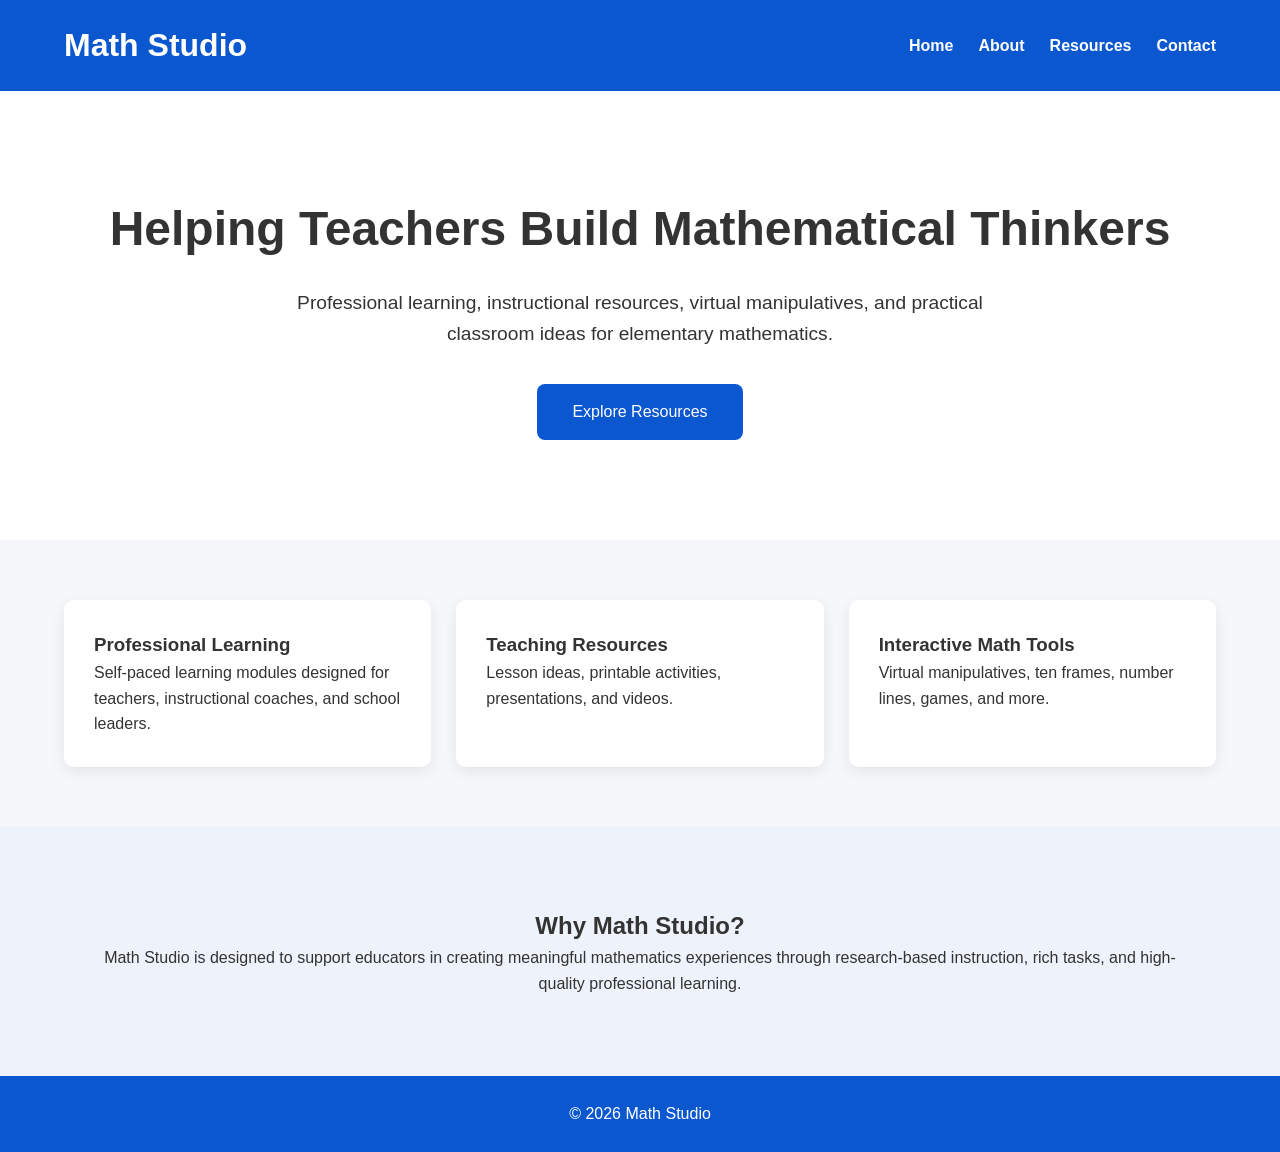
==== index.html @ bee35b65 "Initial website" ====
<!DOCTYPE html>
<html lang="en">

<head>

    <meta charset="UTF-8">
    <meta name="viewport" content="width=device-width, initial-scale=1.0">

    <title>Math Studio</title>

    <link rel="stylesheet" href="css/style.css">

</head>

<body>

<header>

    <div class="container">

        <h1 class="logo">Math Studio</h1>

        <nav>

            <ul>

                <li><a href="index.html">Home</a></li>
                <li><a href="about.html">About</a></li>
                <li><a href="resources.html">Resources</a></li>
                <li><a href="contact.html">Contact</a></li>

            </ul>

        </nav>

    </div>

</header>


<section class="hero">

    <div class="container">

        <h2>Helping Teachers Build Mathematical Thinkers</h2>

        <p>

            Professional learning, instructional resources,
            virtual manipulatives, and practical classroom ideas
            for elementary mathematics.

        </p>

        <a href="resources.html" class="button">

            Explore Resources

        </a>

    </div>

</section>


<section class="features">

    <div class="container">

        <div class="card">

            <h3>Professional Learning</h3>

            <p>

                Self-paced learning modules designed for teachers,
                instructional coaches, and school leaders.

            </p>

        </div>

        <div class="card">

            <h3>Teaching Resources</h3>

            <p>

                Lesson ideas, printable activities,
                presentations, and videos.

            </p>

        </div>

        <div class="card">

            <h3>Interactive Math Tools</h3>

            <p>

                Virtual manipulatives,
                ten frames,
                number lines,
                games,
                and more.

            </p>

        </div>

    </div>

</section>


<section class="about-preview">

    <div class="container">

        <h2>Why Math Studio?</h2>

        <p>

            Math Studio is designed to support educators in creating
            meaningful mathematics experiences through research-based
            instruction, rich tasks, and high-quality professional learning.

        </p>

    </div>

</section>


<footer>

    <div class="container">

        <p>

            © 2026 Math Studio

        </p>

    </div>

</footer>

<script src="js/script.js"></script>

</body>

</html>
---- css/style.css ----
/* Reset */

* {
    margin: 0;
    padding: 0;
    box-sizing: border-box;
}

/* Body */

body {
    font-family: Arial, Helvetica, sans-serif;
    background: #f5f7fa;
    color: #333;
    line-height: 1.6;
}

/* Container */

.container {
    width: 90%;
    max-width: 1200px;
    margin: auto;
}

/* Header */

header {
    background: #0B57D0;
    color: white;
    padding: 20px 0;
}

header .container {
    display: flex;
    justify-content: space-between;
    align-items: center;
}

.logo {
    font-size: 2rem;
}

nav ul {
    display: flex;
    list-style: none;
}

nav li {
    margin-left: 25px;
}

nav a {
    color: white;
    text-decoration: none;
    font-weight: bold;
}

nav a:hover {
    text-decoration: underline;
}

/* Hero */

.hero {
    text-align: center;
    padding: 100px 20px;
    background: white;
}

.hero h2 {
    font-size: 3rem;
    margin-bottom: 20px;
}

.hero p {
    font-size: 1.2rem;
    max-width: 700px;
    margin: auto;
}

.button {
    display: inline-block;
    margin-top: 35px;
    padding: 15px 35px;
    background: #0B57D0;
    color: white;
    text-decoration: none;
    border-radius: 8px;
}

.button:hover {
    background: #0845a3;
}

/* Feature Cards */

.features {
    padding: 60px 0;
}

.features .container {
    display: flex;
    gap: 25px;
    flex-wrap: wrap;
}

.card {
    flex: 1;
    min-width: 250px;
    background: white;
    padding: 30px;
    border-radius: 10px;
    box-shadow: 0 5px 15px rgba(0,0,0,.08);
}

/* About */

.about-preview {
    background: #eef3fb;
    text-align: center;
    padding: 80px 20px;
}

/* Footer */

footer {
    background: #0B57D0;
    color: white;
    text-align: center;
    padding: 25px;
}
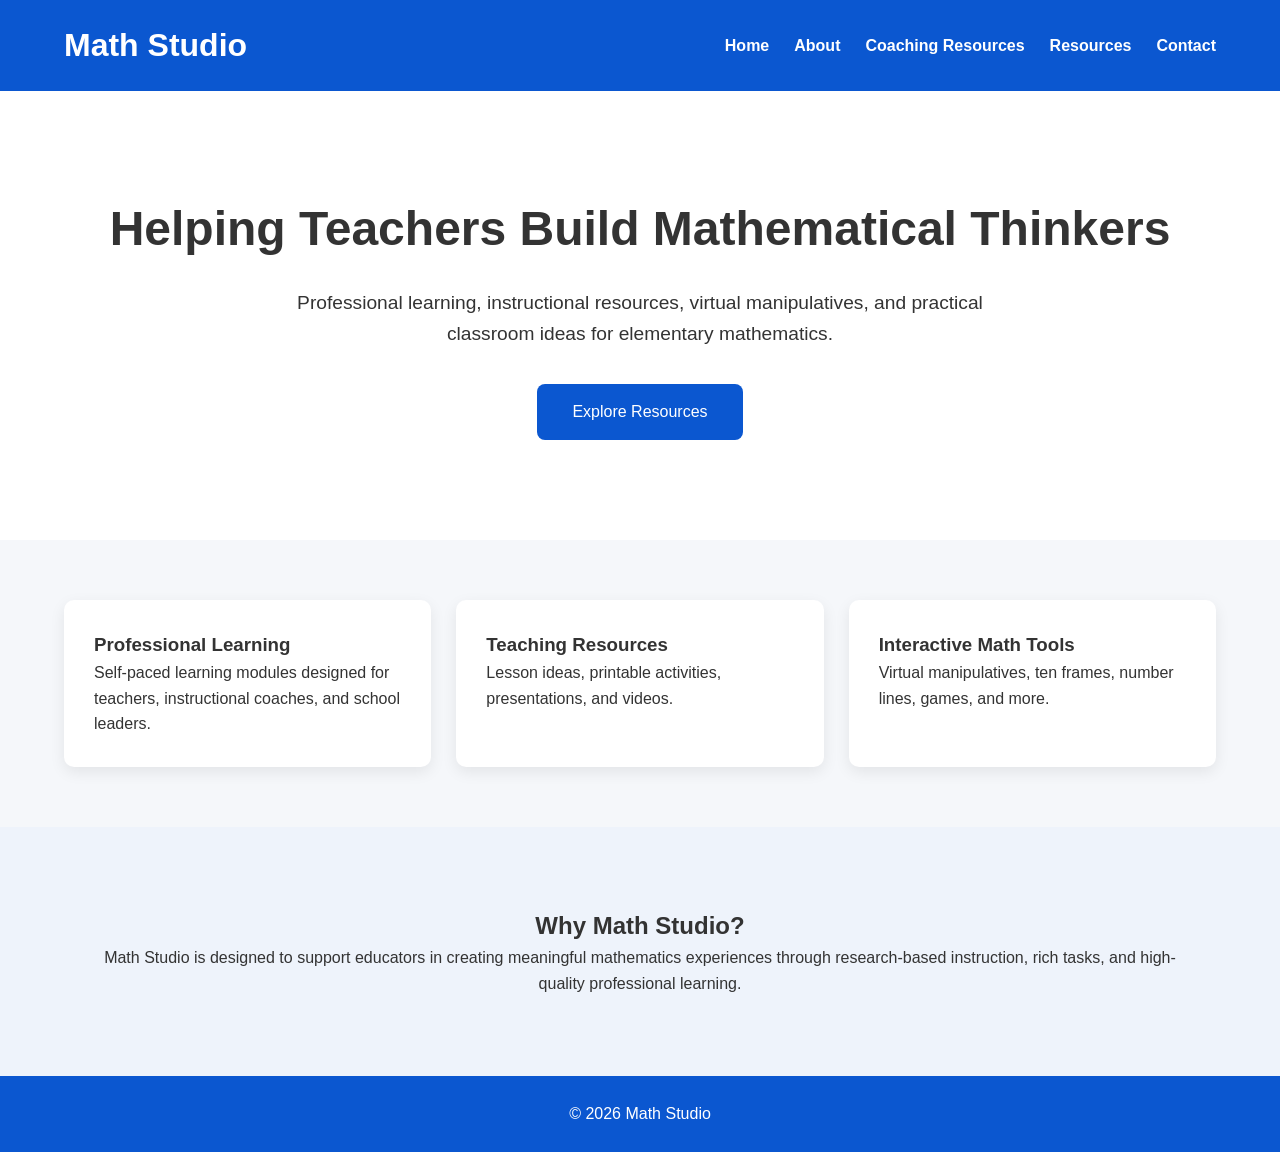
==== commit 1656dc92: "Updated" ====
--- a/index.html
+++ b/index.html
@@ -20,18 +20,15 @@
 
         <h1 class="logo">Math Studio</h1>
 
-        <nav>
-
-            <ul>
-
-                <li><a href="index.html">Home</a></li>
-                <li><a href="about.html">About</a></li>
-                <li><a href="resources.html">Resources</a></li>
-                <li><a href="contact.html">Contact</a></li>
-
-            </ul>
-
-        </nav>
+       <nav>
+  <ul>
+    <li><a href="index.html">Home</a></li>
+    <li><a href="about.html">About</a></li>
+    <li><a href="coaching-resources.html">Coaching Resources</a></li>
+    <li><a href="resources.html">Resources</a></li>
+    <li><a href="contact.html">Contact</a></li>
+  </ul>
+</nav>
 
     </div>
 
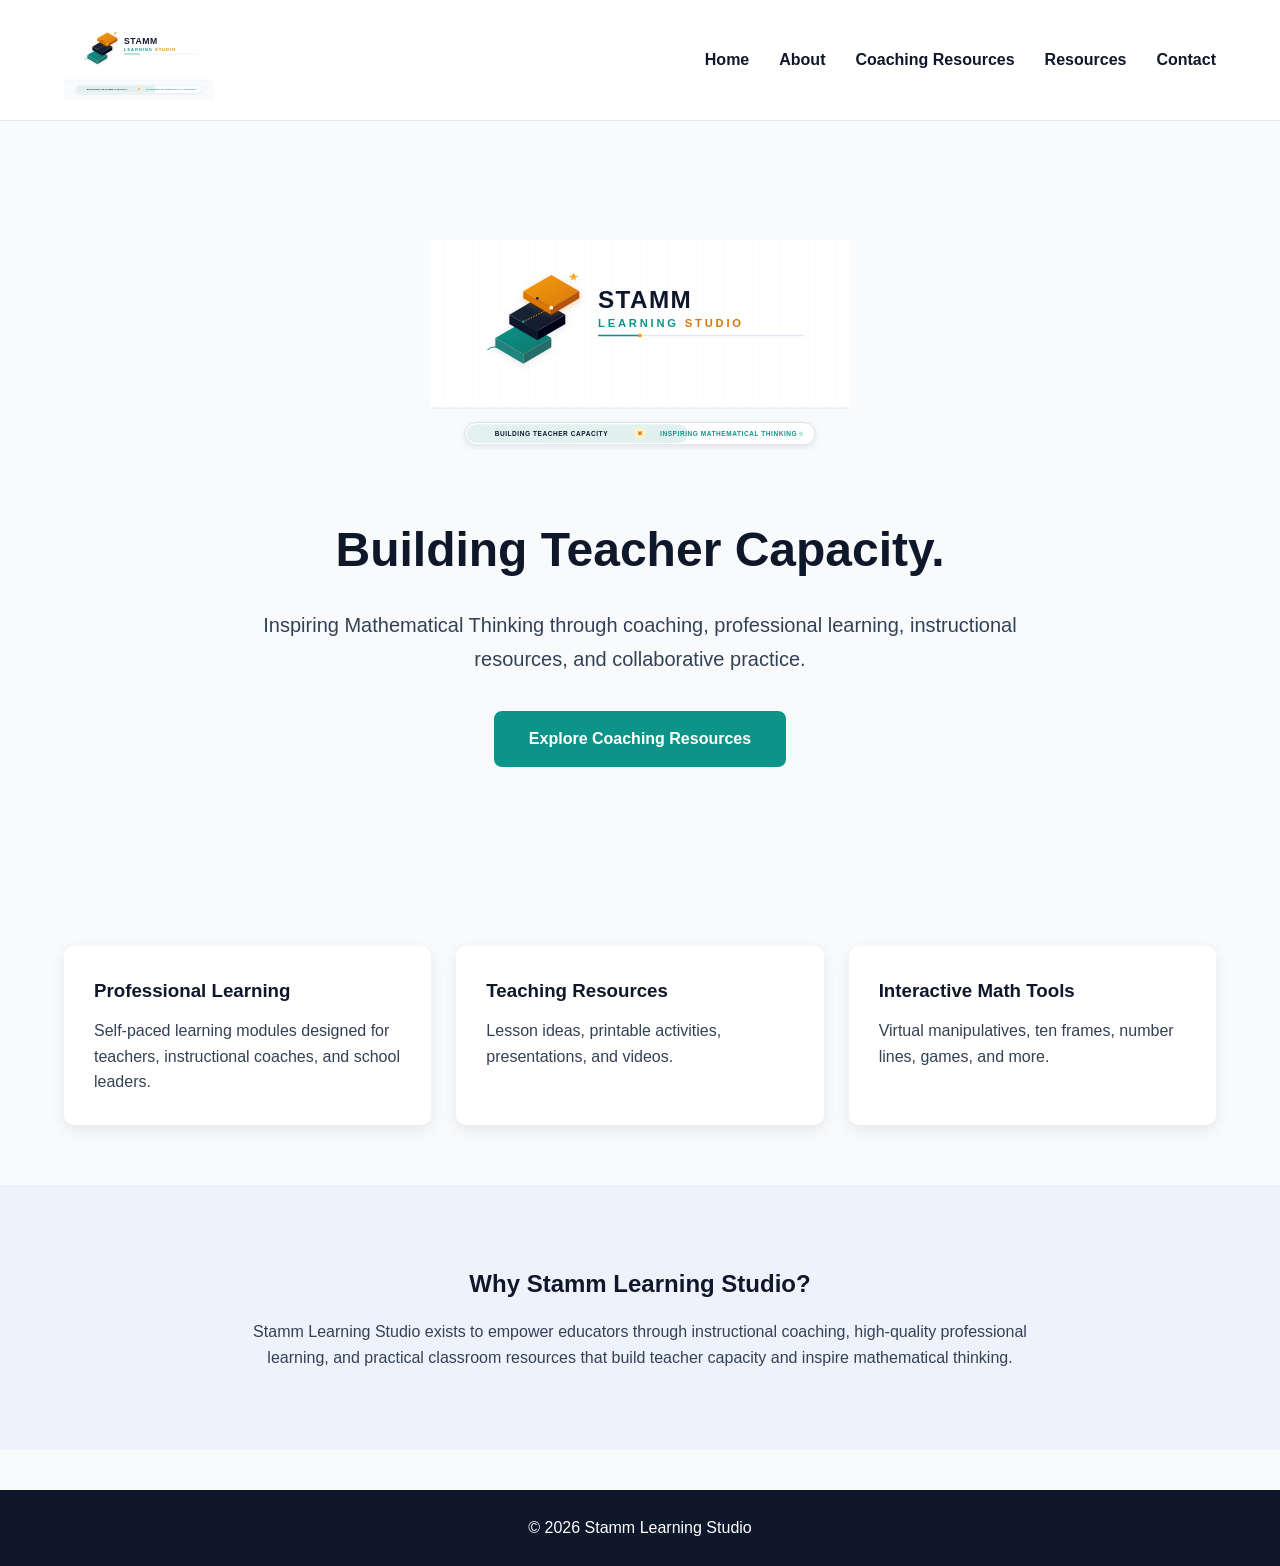
==== commit bb478d1f: "update" ====
--- a/index.html
+++ b/index.html
@@ -2,14 +2,12 @@
 <html lang="en">
 
 <head>
+  <meta charset="UTF-8">
+  <meta name="viewport" content="width=device-width, initial-scale=1.0">
+  <title>Stamm Learning Studio</title>
+  <link rel="stylesheet" href="css/style.css">
 
-    <meta charset="UTF-8">
-    <meta name="viewport" content="width=device-width, initial-scale=1.0">
-
-    <title>Math Studio</title>
-
-    <link rel="stylesheet" href="css/style.css">
-
+  
 </head>
 
 <body>
@@ -18,7 +16,12 @@
 
     <div class="container">
 
-        <h1 class="logo">Math Studio</h1>
+       <a href="index.html" class="logo">
+  <img
+    src="images/logos/stamm-learning-studio-logo.svg"
+    alt="Stamm Learning Studio Logo"
+    class="site-logo">
+</a>
 
        <nav>
   <ul>
@@ -39,19 +42,24 @@
 
     <div class="container">
 
-        <h2>Helping Teachers Build Mathematical Thinkers</h2>
+        <img
+            src="images/logos/stamm-learning-studio-logo.svg"
+            class="hero-logo"
+            alt="Stamm Learning Studio">
+
+        <h2>Building Teacher Capacity.</h2>
 
         <p>
 
-            Professional learning, instructional resources,
-            virtual manipulatives, and practical classroom ideas
-            for elementary mathematics.
+            Inspiring Mathematical Thinking through coaching,
+            professional learning, instructional resources,
+            and collaborative practice.
 
         </p>
 
-        <a href="resources.html" class="button">
+        <a href="coaching-resources.html" class="button">
 
-            Explore Resources
+            Explore Coaching Resources
 
         </a>
 
@@ -115,15 +123,16 @@
 
     <div class="container">
 
-        <h2>Why Math Studio?</h2>
+        <h2>Why Stamm Learning Studio?</h2>
 
-        <p>
+<p>
 
-            Math Studio is designed to support educators in creating
-            meaningful mathematics experiences through research-based
-            instruction, rich tasks, and high-quality professional learning.
+    Stamm Learning Studio exists to empower educators through
+    instructional coaching, high-quality professional learning,
+    and practical classroom resources that build teacher capacity
+    and inspire mathematical thinking.
 
-        </p>
+</p>
 
     </div>
 
@@ -136,7 +145,7 @@
 
         <p>
 
-            © 2026 Math Studio
+            © 2026 Stamm Learning Studio
 
         </p>
 
--- a/css/style.css
+++ b/css/style.css
@@ -1,4 +1,20 @@
-/* Reset */
+/* ===========================
+   ROOT
+=========================== */
+
+:root {
+    --navy: #0F172A;
+    --teal: #0D9488;
+    --gold: #D97706;
+    --light: #F8FAFC;
+    --white: #FFFFFF;
+    --text: #334155;
+    --border: #e5e7eb;
+}
+
+/* ===========================
+   RESET
+=========================== */
 
 * {
     margin: 0;
@@ -6,16 +22,20 @@
     box-sizing: border-box;
 }
 
-/* Body */
+/* ===========================
+   BODY
+=========================== */
 
 body {
     font-family: Arial, Helvetica, sans-serif;
-    background: #f5f7fa;
-    color: #333;
+    background: var(--light);
+    color: var(--text);
     line-height: 1.6;
 }
 
-/* Container */
+/* ===========================
+   CONTAINER
+=========================== */
 
 .container {
     width: 90%;
@@ -23,77 +43,114 @@
     margin: auto;
 }
 
-/* Header */
+/* ===========================
+   HEADER
+=========================== */
 
 header {
-    background: #0B57D0;
-    color: white;
+    background: var(--white);
     padding: 20px 0;
+    border-bottom: 1px solid var(--border);
 }
 
 header .container {
     display: flex;
     justify-content: space-between;
     align-items: center;
+    gap: 20px;
 }
 
 .logo {
-    font-size: 2rem;
-}
+    display: flex;
+    align-items: center;
+}
+
+.site-logo {
+    height: 80px;
+    width: auto;
+    display: block;
+}
+
+/* ===========================
+   NAVIGATION
+=========================== */
 
 nav ul {
     display: flex;
     list-style: none;
-}
-
-nav li {
-    margin-left: 25px;
+    gap: 30px;
+    flex-wrap: wrap;
+    justify-content: flex-end;
 }
 
 nav a {
-    color: white;
     text-decoration: none;
-    font-weight: bold;
+    color: var(--navy);
+    font-weight: 600;
+    transition: color 0.3s ease;
 }
 
 nav a:hover {
-    text-decoration: underline;
-}
-
-/* Hero */
+    color: var(--teal);
+}
+
+/* ===========================
+   HERO
+=========================== */
 
 .hero {
+    min-height: 85vh;
+    display: flex;
+    align-items: center;
+    justify-content: center;
     text-align: center;
-    padding: 100px 20px;
-    background: white;
+    background: var(--light);
+    padding: 60px 20px;
+}
+
+.hero-logo {
+    width: 420px;
+    max-width: 90%;
+    margin-bottom: 40px;
 }
 
 .hero h2 {
     font-size: 3rem;
+    color: var(--navy);
     margin-bottom: 20px;
 }
 
 .hero p {
-    font-size: 1.2rem;
-    max-width: 700px;
+    font-size: 1.25rem;
+    max-width: 800px;
     margin: auto;
-}
+    line-height: 1.7;
+}
+
+/* ===========================
+   BUTTONS
+=========================== */
 
 .button {
     display: inline-block;
     margin-top: 35px;
     padding: 15px 35px;
-    background: #0B57D0;
-    color: white;
+    background: var(--teal);
+    color: var(--white);
     text-decoration: none;
     border-radius: 8px;
+    font-weight: 700;
+    transition: transform 0.2s ease, background 0.2s ease;
 }
 
 .button:hover {
-    background: #0845a3;
-}
-
-/* Feature Cards */
+    background: #0B7D73;
+    transform: translateY(-2px);
+}
+
+/* ===========================
+   FEATURES / CARDS
+=========================== */
 
 .features {
     padding: 60px 0;
@@ -108,13 +165,20 @@
 .card {
     flex: 1;
     min-width: 250px;
-    background: white;
+    background: var(--white);
     padding: 30px;
     border-radius: 10px;
-    box-shadow: 0 5px 15px rgba(0,0,0,.08);
-}
-
-/* About */
+    box-shadow: 0 5px 15px rgba(0, 0, 0, 0.08);
+}
+
+.card h3 {
+    color: var(--navy);
+    margin-bottom: 12px;
+}
+
+/* ===========================
+   ABOUT
+=========================== */
 
 .about-preview {
     background: #eef3fb;
@@ -122,11 +186,48 @@
     padding: 80px 20px;
 }
 
-/* Footer */
+.about-preview h2 {
+    color: var(--navy);
+    margin-bottom: 16px;
+}
+
+.about-preview p {
+    max-width: 800px;
+    margin: auto;
+}
+
+/* ===========================
+   FOOTER
+=========================== */
 
 footer {
-    background: #0B57D0;
-    color: white;
+    background: var(--navy);
+    color: var(--white);
     text-align: center;
     padding: 25px;
+    margin-top: 40px;
+}
+
+/* ===========================
+   RESPONSIVE
+=========================== */
+
+@media (max-width: 768px) {
+    header .container {
+        flex-direction: column;
+        align-items: center;
+    }
+
+    nav ul {
+        justify-content: center;
+        gap: 18px;
+    }
+
+    .hero h2 {
+        font-size: 2.2rem;
+    }
+
+    .hero p {
+        font-size: 1.05rem;
+    }
 }
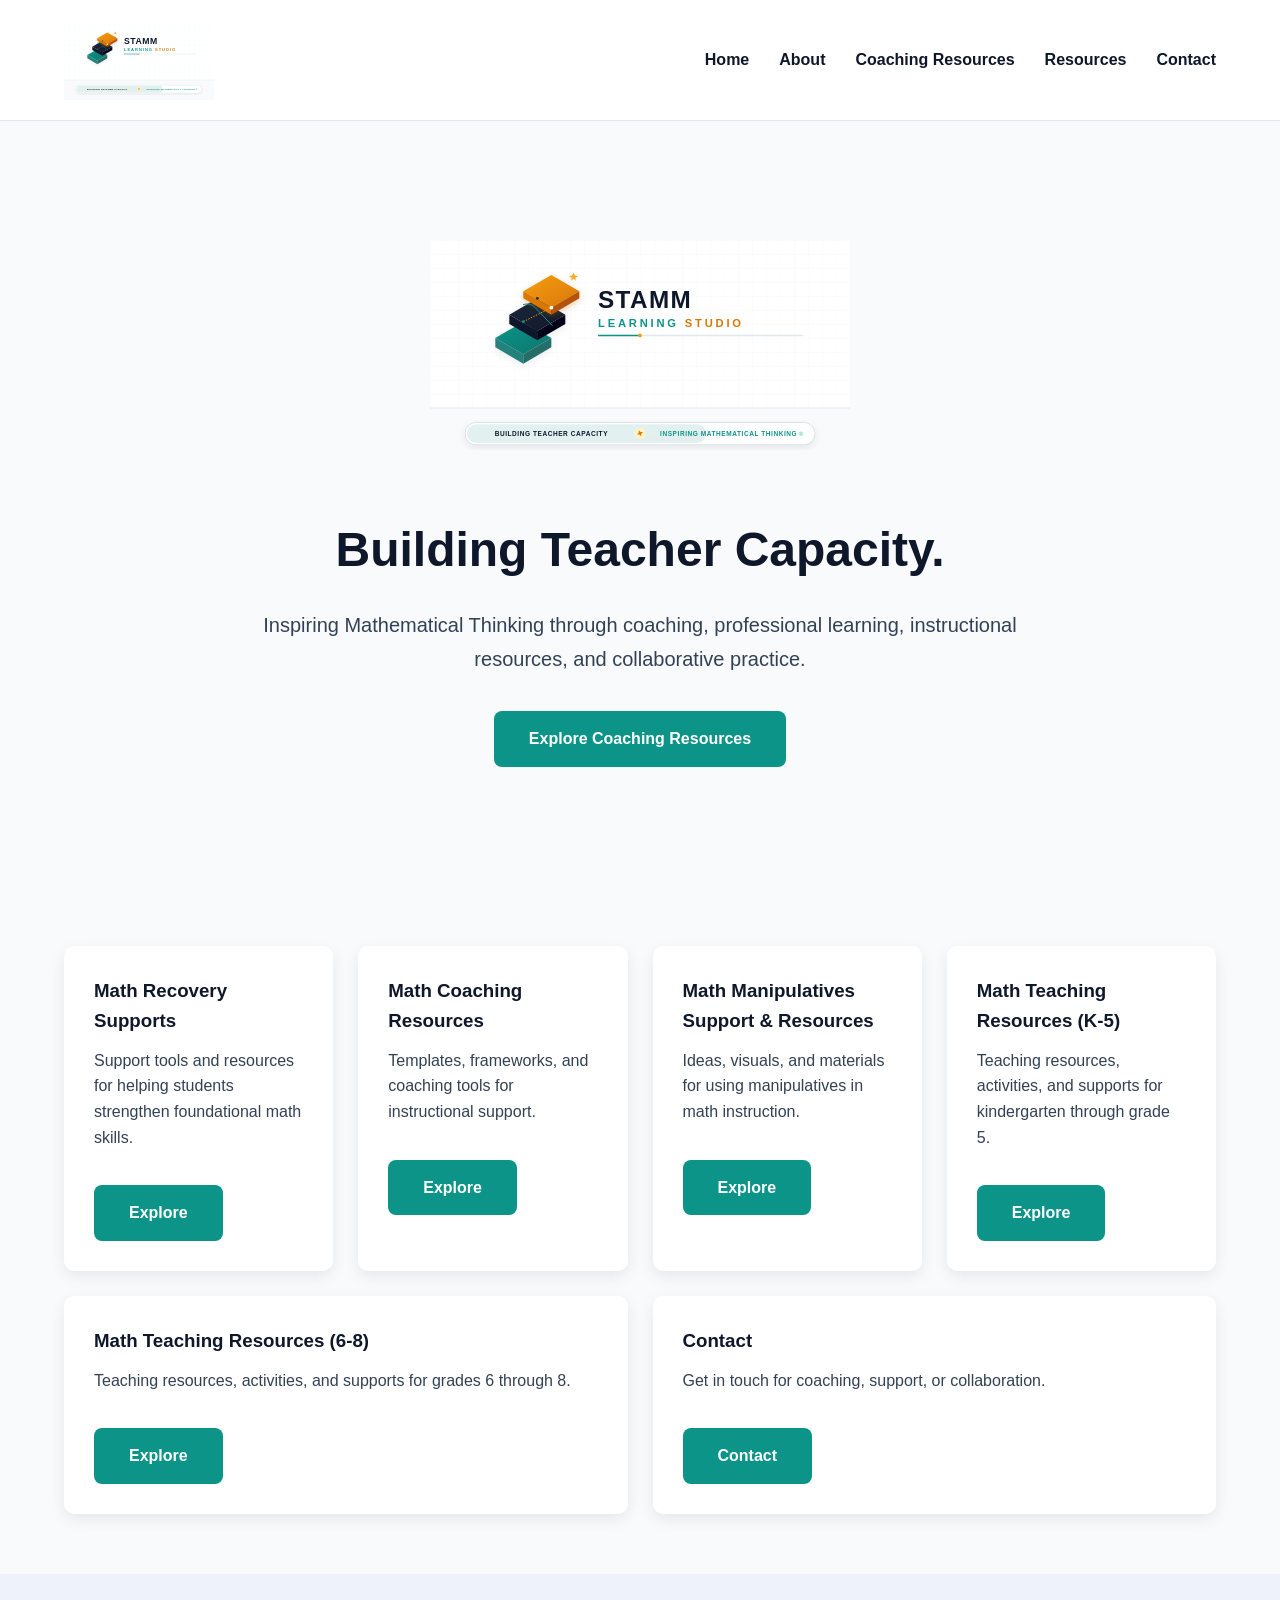
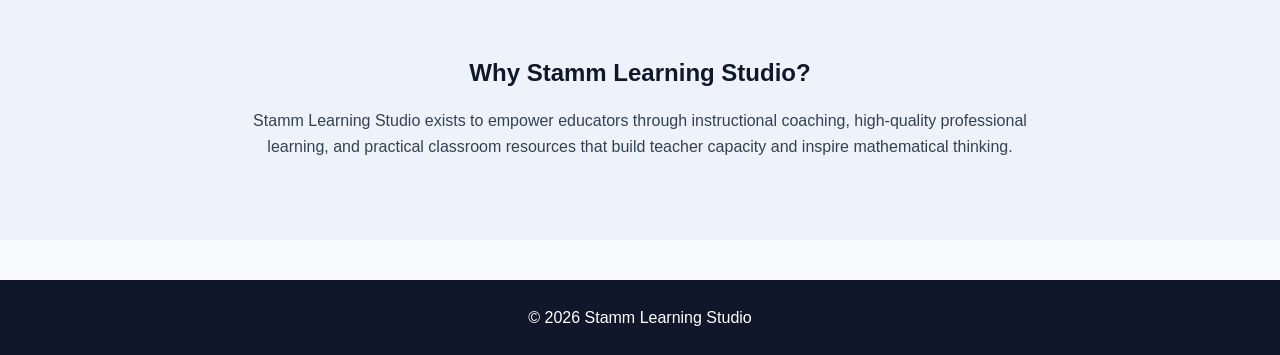
==== commit bb11779e: "Rebuild homepage" ====
--- a/index.html
+++ b/index.html
@@ -6,155 +6,115 @@
   <meta name="viewport" content="width=device-width, initial-scale=1.0">
   <title>Stamm Learning Studio</title>
   <link rel="stylesheet" href="css/style.css">
-
-  
 </head>
 
 <body>
 
 <header>
+  <div class="container">
+    <a href="index.html" class="logo">
+      <img
+        src="images/logos/stamm-learning-studio-logo.svg"
+        alt="Stamm Learning Studio Logo"
+        class="site-logo">
+    </a>
 
-    <div class="container">
+    <nav>
+      <ul>
+        <li><a href="index.html">Home</a></li>
+        <li><a href="about.html">About</a></li>
+        <li><a href="coaching-resources.html">Coaching Resources</a></li>
+        <li><a href="resources.html">Resources</a></li>
+        <li><a href="contact.html">Contact</a></li>
+      </ul>
+    </nav>
+  </div>
+</header>
 
-       <a href="index.html" class="logo">
-  <img
-    src="images/logos/stamm-learning-studio-logo.svg"
-    alt="Stamm Learning Studio Logo"
-    class="site-logo">
-</a>
+<section class="hero">
+  <div class="container">
 
-       <nav>
-  <ul>
-    <li><a href="index.html">Home</a></li>
-    <li><a href="about.html">About</a></li>
-    <li><a href="coaching-resources.html">Coaching Resources</a></li>
-    <li><a href="resources.html">Resources</a></li>
-    <li><a href="contact.html">Contact</a></li>
-  </ul>
-</nav>
+    <img
+      src="images/logos/stamm-learning-studio-logo.svg"
+      class="hero-logo"
+      alt="Stamm Learning Studio">
 
+    <h2>Building Teacher Capacity.</h2>
+
+    <p>
+      Inspiring Mathematical Thinking through coaching,
+      professional learning, instructional resources,
+      and collaborative practice.
+    </p>
+
+    <a href="coaching-resources.html" class="button">
+      Explore Coaching Resources
+    </a>
+
+  </div>
+</section>
+
+<section class="features">
+  <div class="container">
+
+    <div class="card">
+      <h3>Math Recovery Supports</h3>
+      <p>Support tools and resources for helping students strengthen foundational math skills.</p>
+      <a href="math-recovery-supports.html" class="button">Explore</a>
     </div>
 
-</header>
-
-
-<section class="hero">
-
-    <div class="container">
-
-        <img
-            src="images/logos/stamm-learning-studio-logo.svg"
-            class="hero-logo"
-            alt="Stamm Learning Studio">
-
-        <h2>Building Teacher Capacity.</h2>
-
-        <p>
-
-            Inspiring Mathematical Thinking through coaching,
-            professional learning, instructional resources,
-            and collaborative practice.
-
-        </p>
-
-        <a href="coaching-resources.html" class="button">
-
-            Explore Coaching Resources
-
-        </a>
-
+    <div class="card">
+      <h3>Math Coaching Resources</h3>
+      <p>Templates, frameworks, and coaching tools for instructional support.</p>
+      <a href="math-coaching-resources.html" class="button">Explore</a>
     </div>
 
+    <div class="card">
+      <h3>Math Manipulatives Support &amp; Resources</h3>
+      <p>Ideas, visuals, and materials for using manipulatives in math instruction.</p>
+      <a href="math-manipulatives-support-resources.html" class="button">Explore</a>
+    </div>
+
+    <div class="card">
+      <h3>Math Teaching Resources (K-5)</h3>
+      <p>Teaching resources, activities, and supports for kindergarten through grade 5.</p>
+      <a href="math-teaching-resources-k-5.html" class="button">Explore</a>
+    </div>
+
+    <div class="card">
+      <h3>Math Teaching Resources (6-8)</h3>
+      <p>Teaching resources, activities, and supports for grades 6 through 8.</p>
+      <a href="math-teaching-resources-6-8.html" class="button">Explore</a>
+    </div>
+
+    <div class="card">
+      <h3>Contact</h3>
+      <p>Get in touch for coaching, support, or collaboration.</p>
+      <a href="contact.html" class="button">Contact</a>
+    </div>
+
+  </div>
 </section>
 
+<section class="about-preview">
+  <div class="container">
+    <h2>Why Stamm Learning Studio?</h2>
 
-<section class="features">
-
-    <div class="container">
-
-        <div class="card">
-
-            <h3>Professional Learning</h3>
-
-            <p>
-
-                Self-paced learning modules designed for teachers,
-                instructional coaches, and school leaders.
-
-            </p>
-
-        </div>
-
-        <div class="card">
-
-            <h3>Teaching Resources</h3>
-
-            <p>
-
-                Lesson ideas, printable activities,
-                presentations, and videos.
-
-            </p>
-
-        </div>
-
-        <div class="card">
-
-            <h3>Interactive Math Tools</h3>
-
-            <p>
-
-                Virtual manipulatives,
-                ten frames,
-                number lines,
-                games,
-                and more.
-
-            </p>
-
-        </div>
-
-    </div>
-
+    <p>
+      Stamm Learning Studio exists to empower educators through
+      instructional coaching, high-quality professional learning,
+      and practical classroom resources that build teacher capacity
+      and inspire mathematical thinking.
+    </p>
+  </div>
 </section>
 
-
-<section class="about-preview">
-
-    <div class="container">
-
-        <h2>Why Stamm Learning Studio?</h2>
-
-<p>
-
-    Stamm Learning Studio exists to empower educators through
-    instructional coaching, high-quality professional learning,
-    and practical classroom resources that build teacher capacity
-    and inspire mathematical thinking.
-
-</p>
-
-    </div>
-
-</section>
-
-
 <footer>
-
-    <div class="container">
-
-        <p>
-
-            © 2026 Stamm Learning Studio
-
-        </p>
-
-    </div>
-
+  <div class="container">
+    <p>© 2026 Stamm Learning Studio</p>
+  </div>
 </footer>
 
 <script src="js/script.js"></script>
-
 </body>
-
 </html>
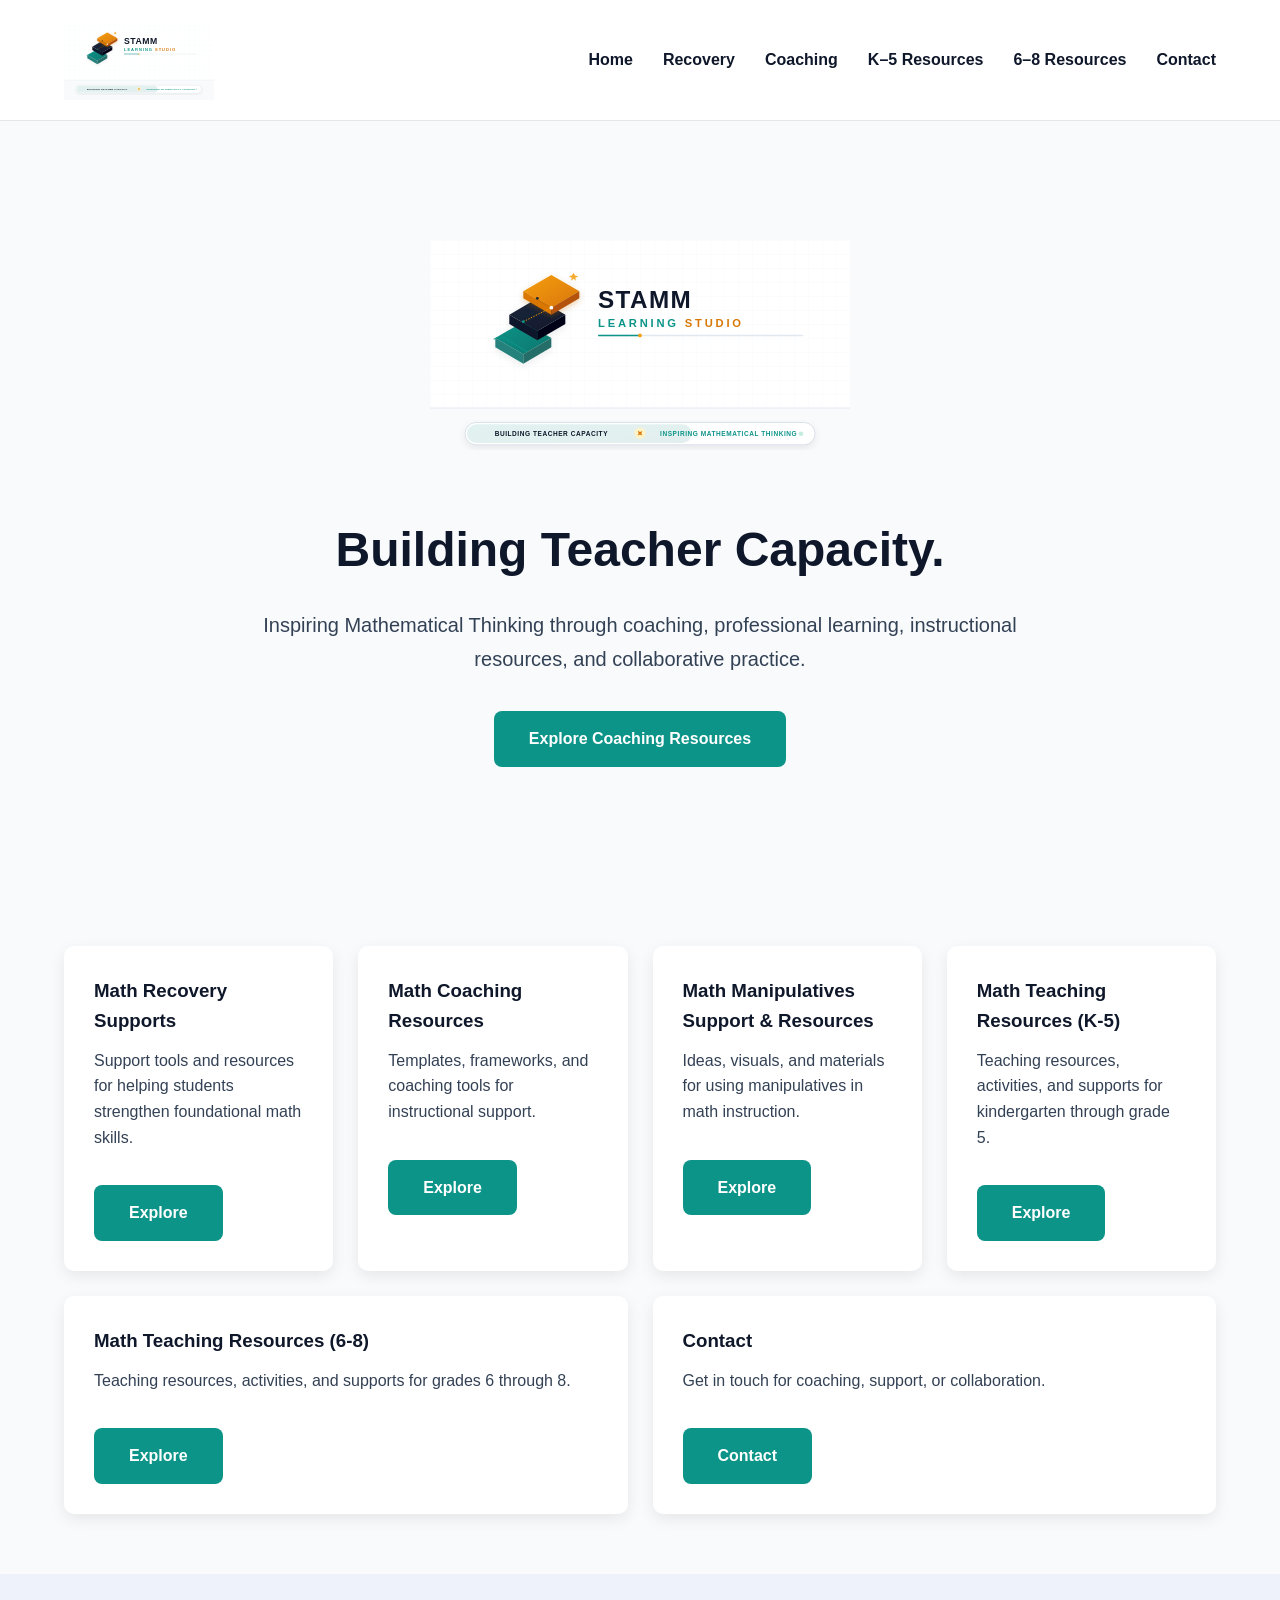
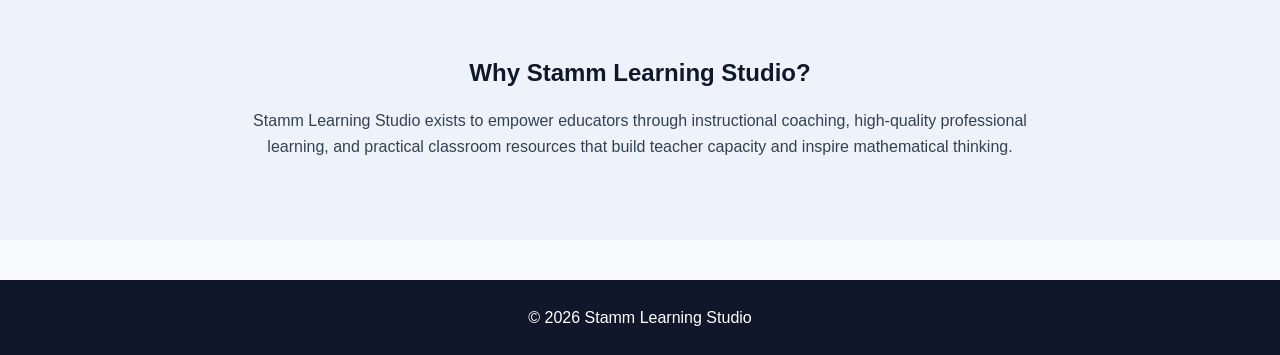
==== commit 7b0387f7: "header fix" ====
--- a/index.html
+++ b/index.html
@@ -20,14 +20,15 @@
     </a>
 
     <nav>
-      <ul>
-        <li><a href="index.html">Home</a></li>
-        <li><a href="about.html">About</a></li>
-        <li><a href="coaching-resources.html">Coaching Resources</a></li>
-        <li><a href="resources.html">Resources</a></li>
-        <li><a href="contact.html">Contact</a></li>
-      </ul>
-    </nav>
+  <ul>
+    <li><a href="index.html">Home</a></li>
+    <li><a href="math-recovery-supports.html">Recovery</a></li>
+    <li><a href="math-coaching-resources.html">Coaching</a></li>
+    <li><a href="math-teaching-resources-k-5.html">K–5 Resources</a></li>
+    <li><a href="math-teaching-resources-6-8.html">6–8 Resources</a></li>
+    <li><a href="contact.html">Contact</a></li>
+  </ul>
+</nav>
   </div>
 </header>
 
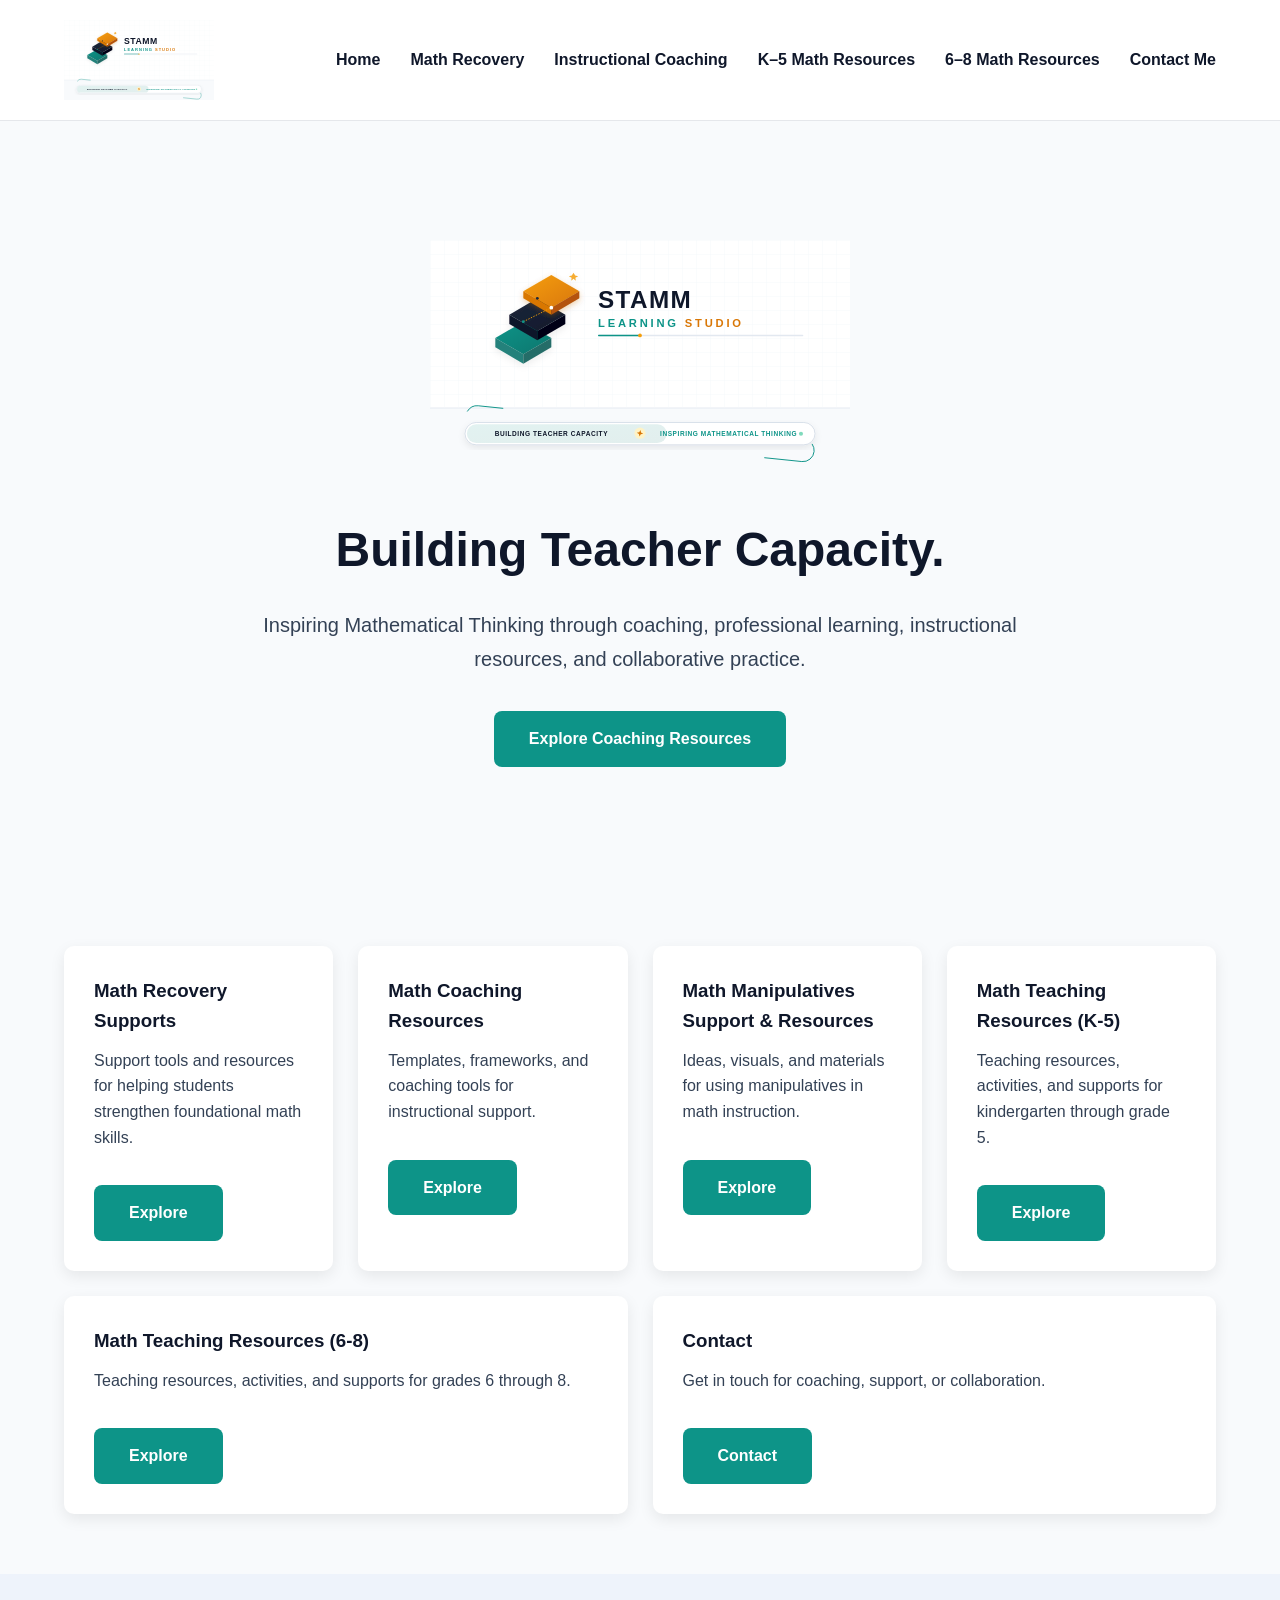
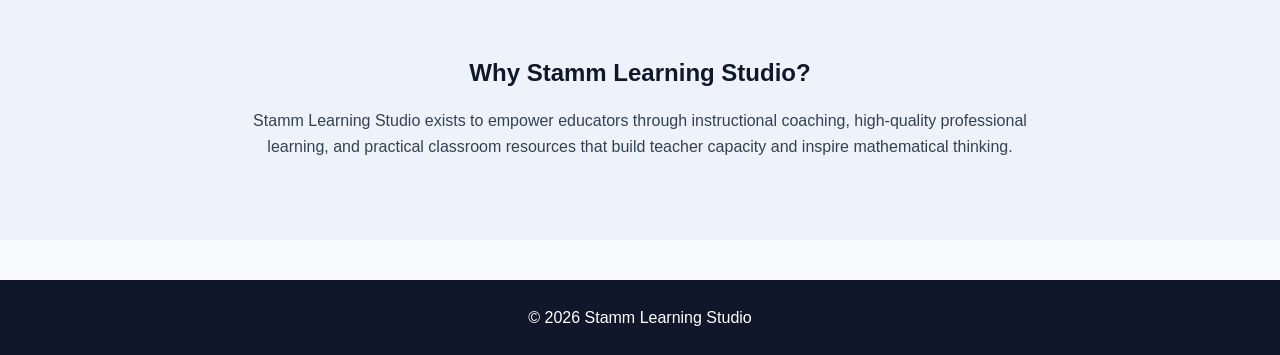
==== commit 9e2db2cb: "header fix" ====
--- a/index.html
+++ b/index.html
@@ -22,11 +22,11 @@
     <nav>
   <ul>
     <li><a href="index.html">Home</a></li>
-    <li><a href="math-recovery-supports.html">Recovery</a></li>
-    <li><a href="math-coaching-resources.html">Coaching</a></li>
-    <li><a href="math-teaching-resources-k-5.html">K–5 Resources</a></li>
-    <li><a href="math-teaching-resources-6-8.html">6–8 Resources</a></li>
-    <li><a href="contact.html">Contact</a></li>
+    <li><a href="math-recovery-supports.html">Math Recovery</a></li>
+    <li><a href="math-coaching-resources.html">Instructional Coaching</a></li>
+    <li><a href="math-teaching-resources-k-5.html">K–5 Math Resources</a></li>
+    <li><a href="math-teaching-resources-6-8.html">6–8 Math Resources</a></li>
+    <li><a href="contact.html">Contact Me</a></li>
   </ul>
 </nav>
   </div>
